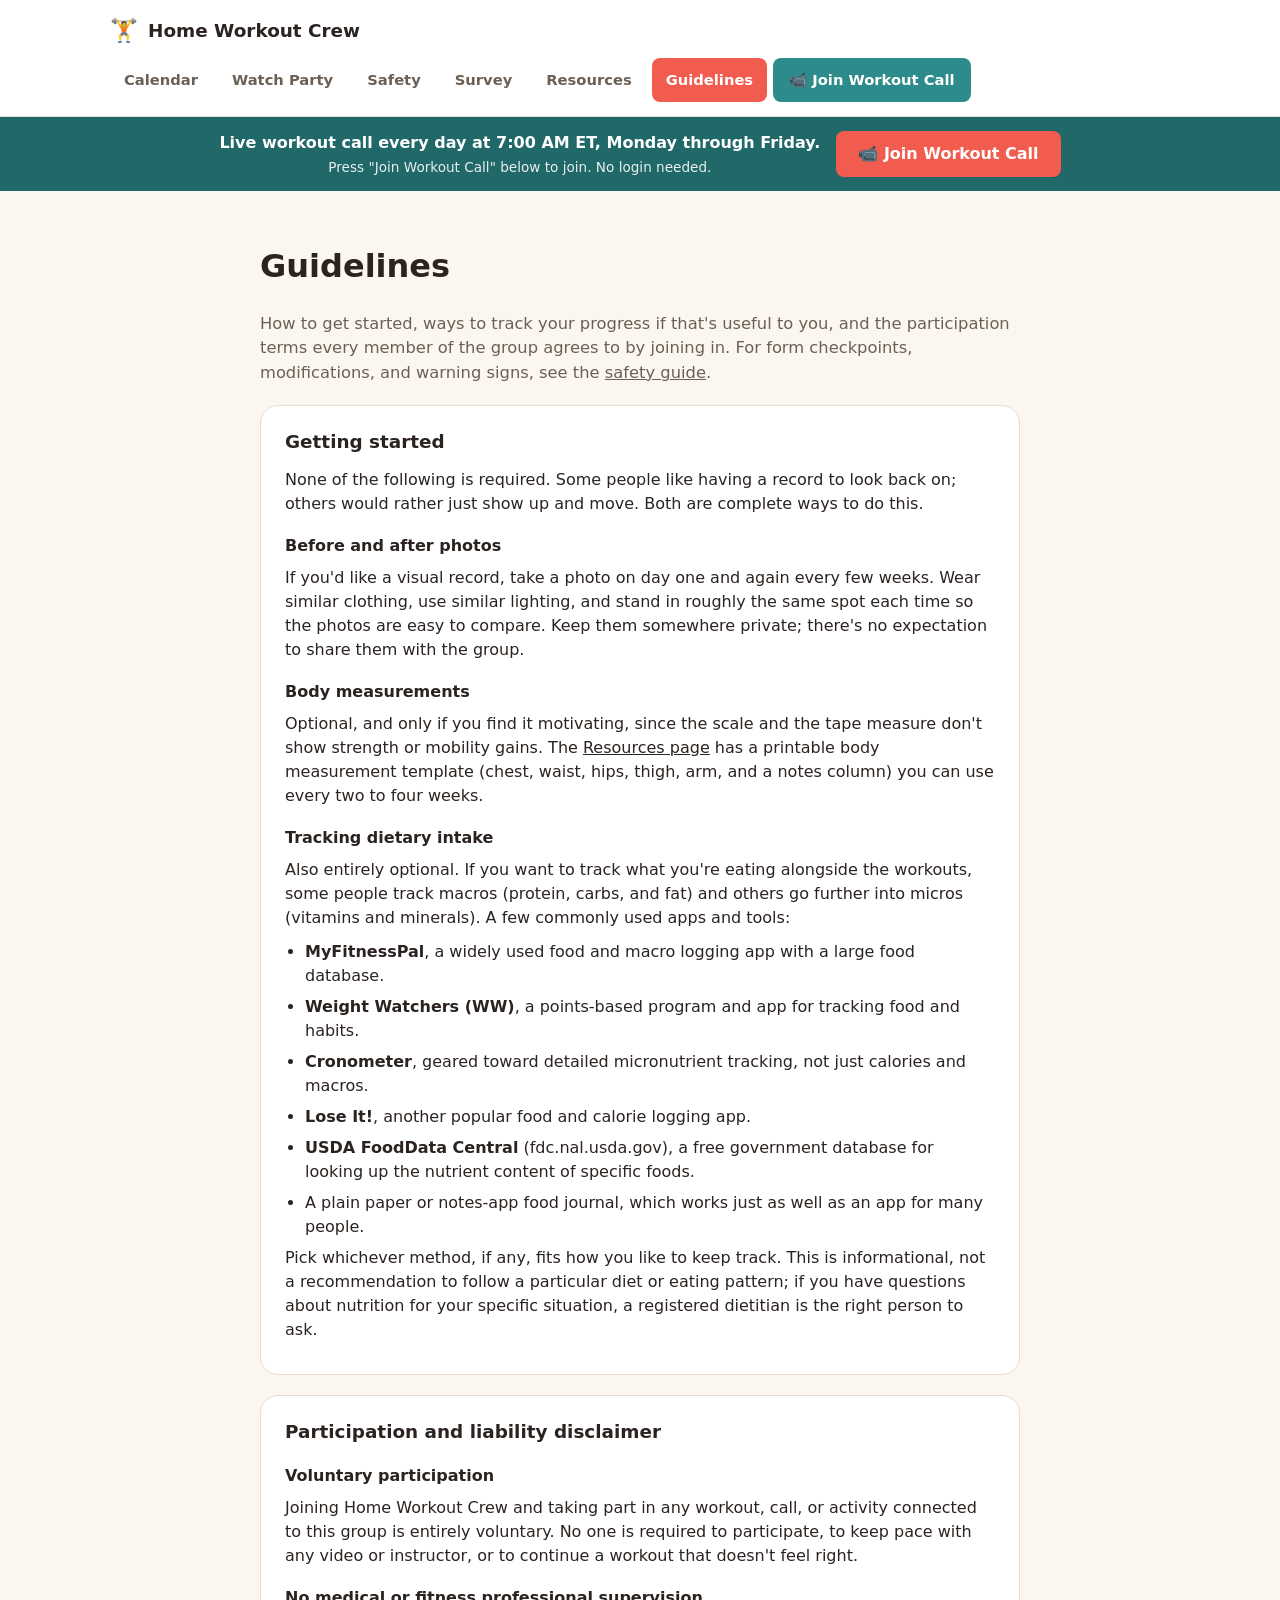
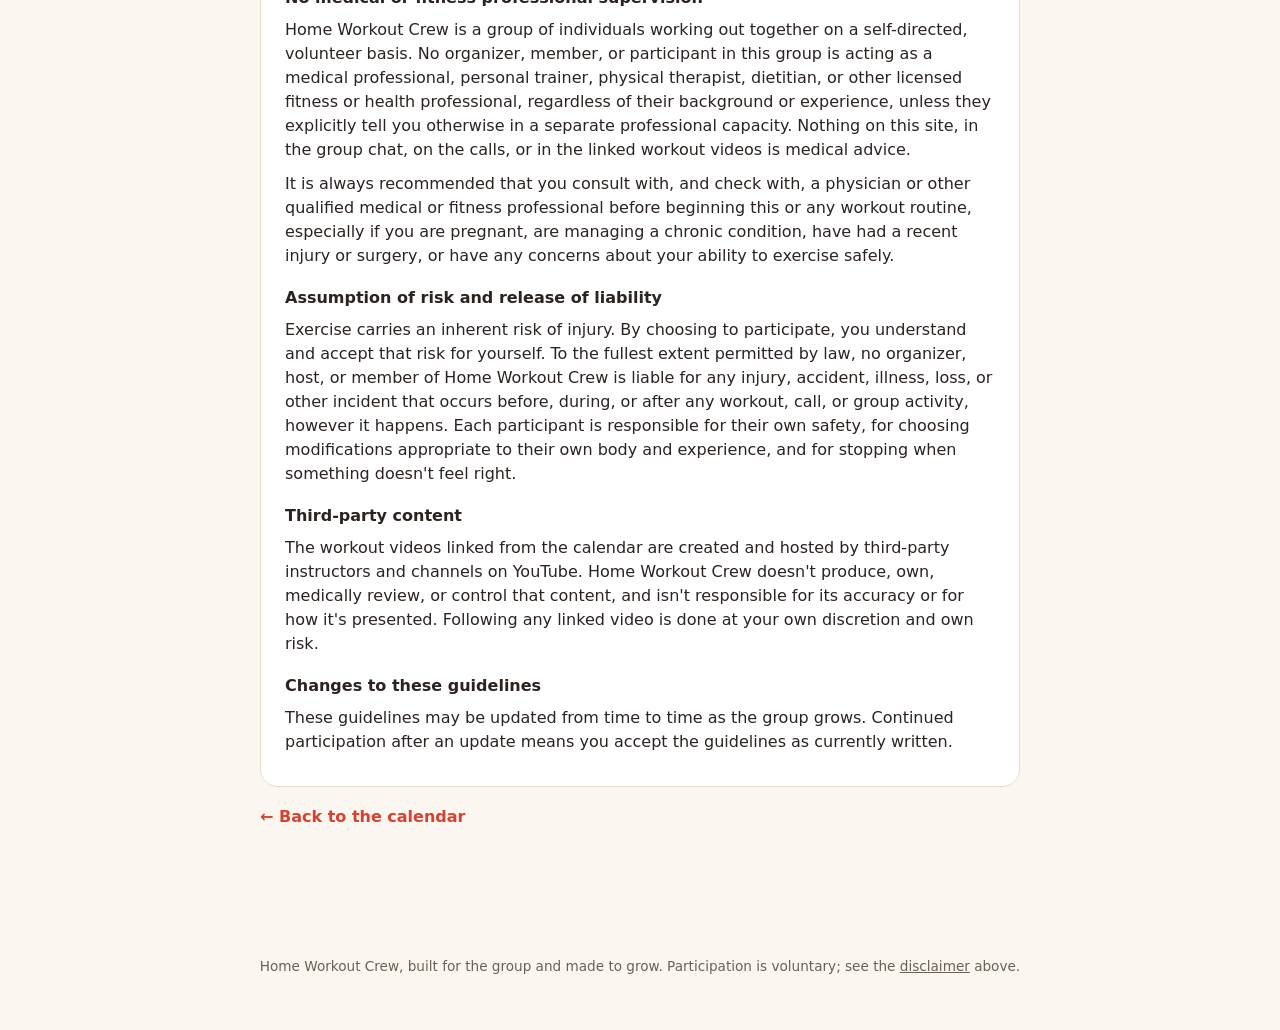
==== pages/guidelines.html @ 87f6c334 "Add files via upload" ====
<!DOCTYPE html>
<html lang="en">
<head>
<meta charset="UTF-8" />
<meta name="viewport" content="width=device-width, initial-scale=1.0" />
<title>Guidelines | Home Workout Crew</title>
<meta name="description" content="Getting started with before and after photos, body measurements, and dietary tracking, plus the group's participation and liability disclaimer." />
<link rel="icon" href="data:image/svg+xml,<svg xmlns=%22http://www.w3.org/2000/svg%22 viewBox=%220 0 100 100%22><text y=%22.9em%22 font-size=%2290%22>🏋️</text></svg>" />
<link rel="stylesheet" href="../css/style.css" />
</head>
<body>

<a class="skip-link" href="#main-content">Skip to main content</a>

<header class="site-header">
  <div class="header-inner">
    <a class="brand" href="../index.html">
      <span class="brand-emoji" aria-hidden="true">🏋️</span>
      <span class="brand-name">Home Workout Crew</span>
    </a>
    <nav class="main-nav">
      <a href="../index.html" class="nav-link">Calendar</a>
      <a href="watch-party.html" class="nav-link">Watch Party</a>
      <a href="safety.html" class="nav-link">Safety</a>
      <a href="survey.html" class="nav-link">Survey</a>
      <a href="resources.html" class="nav-link">Resources</a>
      <a href="guidelines.html" class="nav-link is-active">Guidelines</a>
      <a href="https://meet.google.com/uov-ratx-ayu" class="join-call-btn" target="_blank" rel="noopener">📹 Join Workout Call</a>
    </nav>
  </div>
</header>

<div class="call-banner">
  <div class="call-banner-inner">
    <span class="call-banner-text">
      Live workout call every day at 7:00 AM ET, Monday through Friday.
      <span class="call-banner-sub">Press "Join Workout Call" below to join. No login needed.</span>
    </span>
    <a href="https://meet.google.com/uov-ratx-ayu" class="join-call-btn" target="_blank" rel="noopener">📹 Join Workout Call</a>
  </div>
</div>

<main id="main-content">
  <div class="content-page">
    <h1>Guidelines</h1>
    <p class="page-intro">
      How to get started, ways to track your progress if that's useful to
      you, and the participation terms every member of the group agrees to
      by joining in. For form checkpoints, modifications, and warning signs,
      see the <a href="safety.html">safety guide</a>.
    </p>

    <section class="content-card">
      <h2>Getting started</h2>
      <p>
        None of the following is required. Some people like having a
        record to look back on; others would rather just show up and move.
        Both are complete ways to do this.
      </p>

      <h3>Before and after photos</h3>
      <p>
        If you'd like a visual record, take a photo on day one and again
        every few weeks. Wear similar clothing, use similar lighting, and
        stand in roughly the same spot each time so the photos are easy to
        compare. Keep them somewhere private; there's no expectation to
        share them with the group.
      </p>

      <h3>Body measurements</h3>
      <p>
        Optional, and only if you find it motivating, since the scale and
        the tape measure don't show strength or mobility gains. The
        <a href="resources.html">Resources page</a> has a printable body
        measurement template (chest, waist, hips, thigh, arm, and a notes
        column) you can use every two to four weeks.
      </p>

      <h3>Tracking dietary intake</h3>
      <p>
        Also entirely optional. If you want to track what you're eating
        alongside the workouts, some people track macros (protein, carbs,
        and fat) and others go further into micros (vitamins and minerals).
        A few commonly used apps and tools:
      </p>
      <ul>
        <li><strong>MyFitnessPal</strong>, a widely used food and macro logging app with a large food database.</li>
        <li><strong>Weight Watchers (WW)</strong>, a points-based program and app for tracking food and habits.</li>
        <li><strong>Cronometer</strong>, geared toward detailed micronutrient tracking, not just calories and macros.</li>
        <li><strong>Lose It!</strong>, another popular food and calorie logging app.</li>
        <li><strong>USDA FoodData Central</strong> (fdc.nal.usda.gov), a free government database for looking up the nutrient content of specific foods.</li>
        <li>A plain paper or notes-app food journal, which works just as well as an app for many people.</li>
      </ul>
      <p>
        Pick whichever method, if any, fits how you like to keep track.
        This is informational, not a recommendation to follow a particular
        diet or eating pattern; if you have questions about nutrition for
        your specific situation, a registered dietitian is the right person
        to ask.
      </p>
    </section>

    <section class="content-card" id="disclaimer">
      <h2>Participation and liability disclaimer</h2>

      <h3>Voluntary participation</h3>
      <p>
        Joining Home Workout Crew and taking part in any workout, call, or
        activity connected to this group is entirely voluntary. No one is
        required to participate, to keep pace with any video or instructor,
        or to continue a workout that doesn't feel right.
      </p>

      <h3>No medical or fitness professional supervision</h3>
      <p>
        Home Workout Crew is a group of individuals working out together on
        a self-directed, volunteer basis. No organizer, member, or
        participant in this group is acting as a medical professional,
        personal trainer, physical therapist, dietitian, or other licensed
        fitness or health professional, regardless of their background or
        experience, unless they explicitly tell you otherwise in a separate
        professional capacity. Nothing on this site, in the group chat, on
        the calls, or in the linked workout videos is medical advice.
      </p>
      <p>
        It is always recommended that you consult with, and check with, a
        physician or other qualified medical or fitness professional before
        beginning this or any workout routine, especially if you are
        pregnant, are managing a chronic condition, have had a recent
        injury or surgery, or have any concerns about your ability to
        exercise safely.
      </p>

      <h3>Assumption of risk and release of liability</h3>
      <p>
        Exercise carries an inherent risk of injury. By choosing to
        participate, you understand and accept that risk for yourself. To
        the fullest extent permitted by law, no organizer, host, or member
        of Home Workout Crew is liable for any injury, accident, illness,
        loss, or other incident that occurs before, during, or after any
        workout, call, or group activity, however it happens. Each
        participant is responsible for their own safety, for choosing
        modifications appropriate to their own body and experience, and for
        stopping when something doesn't feel right.
      </p>

      <h3>Third-party content</h3>
      <p>
        The workout videos linked from the calendar are created and hosted
        by third-party instructors and channels on YouTube. Home Workout
        Crew doesn't produce, own, medically review, or control that
        content, and isn't responsible for its accuracy or for how it's
        presented. Following any linked video is done at your own
        discretion and own risk.
      </p>

      <h3>Changes to these guidelines</h3>
      <p>
        These guidelines may be updated from time to time as the group
        grows. Continued participation after an update means you accept
        the guidelines as currently written.
      </p>
    </section>

    <a class="back-link" href="../index.html">&larr; Back to the calendar</a>
  </div>
</main>

<footer class="site-footer">
  <p>Home Workout Crew, built for the group and made to grow. Participation is voluntary; see the <a href="guidelines.html#disclaimer">disclaimer</a> above.</p>
</footer>

</body>
</html>
---- css/style.css ----
/* ============================================================
   Home Workout Crew: base styles
   Warm, friendly palette. Extend by adding new CSS custom
   properties / component blocks rather than editing values
   in place, so future pages can reuse them.
   ============================================================ */

:root {
  --bg: #fbf6ef;
  --surface: #ffffff;
  --surface-muted: #f3ece1;
  --text: #2b2320;
  --text-muted: #6b6055;
  --border: #e7dccb;

  --coral: #f25c4e;
  --coral-dark: #d8402f;
  --teal: #2e8b8b;
  --teal-dark: #216868;
  --amber: #e8a33d;
  --purple: #8f6fd1;
  --green: #5fa777;
  --pink: #e07bab;
  --grey: #9a9187;

  --radius-lg: 18px;
  --radius-md: 12px;
  --radius-sm: 8px;
  --shadow: 0 2px 10px rgba(43, 35, 32, 0.08);
  --shadow-hover: 0 6px 20px rgba(43, 35, 32, 0.14);
}

@media (prefers-color-scheme: dark) {
  :root {
    --bg: #201a16;
    --surface: #2b241f;
    --surface-muted: #352c25;
    --text: #f3ece1;
    --text-muted: #b8ab9c;
    --border: #443a32;
    --shadow: 0 2px 10px rgba(0, 0, 0, 0.35);
    --shadow-hover: 0 6px 20px rgba(0, 0, 0, 0.5);
  }
}

* { box-sizing: border-box; }

html, body {
  margin: 0;
  padding: 0;
  background: var(--bg);
  color: var(--text);
  font-family: "Segoe UI", system-ui, -apple-system, "Helvetica Neue", Arial, sans-serif;
  line-height: 1.5;
}

a { color: inherit; }

img, svg { max-width: 100%; }

/* ---------- Accessibility helpers ---------- */

.skip-link {
  position: absolute;
  top: -100px;
  left: 10px;
  z-index: 200;
  background: var(--coral);
  color: #fff;
  font-weight: 700;
  padding: 10px 16px;
  border-radius: var(--radius-sm);
  text-decoration: none;
  transition: top 0.15s ease;
}

.skip-link:focus {
  top: 10px;
}

/* Visible keyboard focus ring on every interactive element. Mouse/touch
   clicks don't trigger :focus-visible, so this never shows on a tap. */
a:focus-visible,
button:focus-visible,
.day-card:focus-visible {
  outline: 3px solid var(--coral-dark);
  outline-offset: 2px;
  border-radius: var(--radius-sm);
}

/* ---------- Header / nav ---------- */

.site-header {
  background: var(--surface);
  border-bottom: 1px solid var(--border);
  position: sticky;
  top: 0;
  z-index: 10;
}

.header-inner {
  max-width: 1100px;
  margin: 0 auto;
  padding: 14px 20px;
  display: flex;
  align-items: center;
  justify-content: space-between;
  flex-wrap: wrap;
  gap: 10px;
}

.brand {
  display: flex;
  align-items: center;
  gap: 10px;
  text-decoration: none;
  font-weight: 700;
  font-size: 1.15rem;
  color: var(--text);
}

.brand-emoji { font-size: 1.4rem; }

.main-nav {
  display: flex;
  flex-wrap: wrap;
  align-items: center;
  gap: 6px;
  justify-content: center;
}

.nav-link {
  text-decoration: none;
  color: var(--text-muted);
  padding: 8px 14px;
  border-radius: var(--radius-sm);
  font-weight: 600;
  font-size: 0.92rem;
  min-height: 44px;
  display: inline-flex;
  align-items: center;
  transition: background 0.15s ease, color 0.15s ease;
}

.nav-link:hover { background: var(--surface-muted); color: var(--text); }
.nav-link.is-active { background: var(--coral); color: #fff; }

.join-call-btn {
  display: inline-flex;
  align-items: center;
  justify-content: center;
  gap: 7px;
  text-decoration: none;
  background: var(--teal);
  color: #fff;
  padding: 9px 16px;
  min-height: 44px;
  border-radius: var(--radius-sm);
  font-weight: 700;
  font-size: 0.92rem;
  white-space: nowrap;
  transition: background 0.15s ease, transform 0.15s ease;
}

.join-call-btn:hover { background: var(--teal-dark); transform: translateY(-1px); }

/* ---------- Call banner (prominent, every page) ---------- */

.call-banner {
  background: var(--teal-dark);
  color: #fff;
}

.call-banner-inner {
  max-width: 1100px;
  margin: 0 auto;
  padding: 14px 20px;
  display: flex;
  align-items: center;
  justify-content: center;
  gap: 16px;
  flex-wrap: wrap;
  text-align: center;
}

.call-banner-text {
  font-weight: 700;
  font-size: 1rem;
}

.call-banner-text .call-banner-sub {
  display: block;
  font-weight: 500;
  font-size: 0.85rem;
  opacity: 0.9;
  margin-top: 2px;
}

.call-banner .join-call-btn {
  background: var(--coral);
  font-size: 1rem;
  padding: 11px 22px;
}

.call-banner .join-call-btn:hover { background: var(--coral-dark); }

@media (prefers-reduced-motion: no-preference) {
  .call-banner .join-call-btn {
    animation: call-pulse 2.4s ease-in-out infinite;
  }
}

@keyframes call-pulse {
  0%, 100% { box-shadow: 0 0 0 0 rgba(242, 92, 78, 0.55); }
  50% { box-shadow: 0 0 0 8px rgba(242, 92, 78, 0); }
}

/* ---------- Hero ---------- */

.hero {
  max-width: 1100px;
  margin: 0 auto;
  padding: 36px 20px 10px;
}

.hero h1 {
  margin: 0 0 8px;
  font-size: clamp(1.6rem, 3vw, 2.2rem);
}

.hero-sub {
  color: var(--text-muted);
  margin: 0;
  font-size: 1rem;
}

/* ---------- Calendar ---------- */

.calendar-section {
  max-width: 1100px;
  margin: 0 auto;
  padding: 20px 20px 10px;
}

.week-block {
  background: var(--surface);
  border: 1px solid var(--border);
  border-radius: var(--radius-lg);
  padding: 18px 18px 20px;
  margin-bottom: 22px;
  box-shadow: var(--shadow);
}

.week-block-header {
  display: flex;
  align-items: baseline;
  gap: 10px;
  flex-wrap: wrap;
  margin-bottom: 14px;
}

.week-number {
  background: var(--coral);
  color: #fff;
  font-weight: 700;
  font-size: 0.82rem;
  padding: 3px 10px;
  border-radius: 999px;
  white-space: nowrap;
}

.week-title {
  font-weight: 700;
  font-size: 1.05rem;
}

.week-range {
  color: var(--text-muted);
  font-size: 0.88rem;
  margin-left: auto;
}

.day-grid {
  display: grid;
  grid-template-columns: repeat(7, 1fr);
  gap: 10px;
}

@media (max-width: 900px) {
  .day-grid { grid-template-columns: repeat(4, 1fr); }
}
@media (max-width: 560px) {
  .day-grid { grid-template-columns: repeat(2, 1fr); }
}

.day-card {
  background: var(--surface-muted);
  border: 1px solid var(--border);
  border-radius: var(--radius-md);
  padding: 10px;
  min-height: 130px;
  display: flex;
  flex-direction: column;
  gap: 6px;
  cursor: pointer;
  text-align: left;
  font: inherit;
  color: inherit;
  transition: transform 0.12s ease, box-shadow 0.12s ease;
}

.day-card:hover, .day-card:focus-visible {
  transform: translateY(-2px);
  box-shadow: var(--shadow-hover);
}

.day-card.is-rest {
  cursor: default;
  opacity: 0.75;
  align-items: center;
  justify-content: center;
  text-align: center;
}

.day-card.is-rest:hover { transform: none; box-shadow: none; }

.day-card.is-today {
  border: 2px solid var(--coral);
}

.day-name {
  font-weight: 700;
  font-size: 0.8rem;
  text-transform: uppercase;
  letter-spacing: 0.03em;
  color: var(--text-muted);
}

.day-date {
  font-size: 0.75rem;
  color: var(--text-muted);
}

.category-pill {
  display: inline-block;
  align-self: flex-start;
  font-size: 0.7rem;
  font-weight: 700;
  padding: 2px 8px;
  border-radius: 999px;
  color: #fff;
}

.workout-title {
  font-size: 0.82rem;
  font-weight: 600;
  line-height: 1.3;
}

.play-hint {
  margin-top: auto;
  font-size: 0.72rem;
  color: var(--text-muted);
}

.rest-label {
  font-weight: 700;
  font-size: 0.85rem;
  color: var(--text-muted);
}

.day-card.is-unscheduled {
  cursor: default;
  background: transparent;
  border-style: dotted;
  opacity: 0.6;
}

.unscheduled-label {
  margin-top: auto;
  font-size: 0.78rem;
  font-style: italic;
  color: var(--text-muted);
}

/* category colors, keyed by activity type */
.cat-dance { background: var(--pink); }
.cat-cardio { background: var(--teal); }
.cat-strength { background: var(--coral-dark); }
.cat-pilates { background: var(--purple); }
.cat-yoga { background: var(--green); }
.cat-mobility { background: var(--amber); }

/* ---------- Guidelines ---------- */

.guidelines-section {
  max-width: 1100px;
  margin: 20px auto 60px;
  padding: 20px;
  background: var(--surface);
  border: 1px solid var(--border);
  border-radius: var(--radius-lg);
}

.guidelines-section h2 {
  margin-top: 0;
}

.guidelines-list {
  margin: 0;
  padding-left: 20px;
}

.guidelines-list li {
  margin-bottom: 8px;
  color: var(--text);
}

/* ---------- Footer ---------- */

.site-footer {
  text-align: center;
  padding: 24px 20px 40px;
  color: var(--text-muted);
  font-size: 0.85rem;
}

/* ---------- Modal ---------- */

.modal-overlay {
  position: fixed;
  inset: 0;
  background: rgba(20, 15, 12, 0.6);
  display: flex;
  align-items: center;
  justify-content: center;
  padding: 20px;
  z-index: 100;
}

.modal-overlay[hidden] { display: none; }

.modal-box {
  background: var(--surface);
  border-radius: var(--radius-lg);
  max-width: 720px;
  width: 100%;
  max-height: 90vh;
  overflow-y: auto;
  padding: 22px;
  position: relative;
  box-shadow: var(--shadow-hover);
}

.modal-close {
  position: absolute;
  top: 14px;
  right: 14px;
  background: var(--surface-muted);
  border: none;
  border-radius: 50%;
  width: 32px;
  height: 32px;
  cursor: pointer;
  font-size: 0.9rem;
  color: var(--text);
}

.modal-meta {
  color: var(--text-muted);
  font-size: 0.85rem;
  margin: 0 40px 4px 0;
}

.modal-title {
  margin: 0 40px 14px 0;
  font-size: 1.15rem;
}

.video-frame {
  position: relative;
  width: 100%;
  padding-top: 56.25%;
  background: #000;
  border-radius: var(--radius-md);
  overflow: hidden;
}

.video-frame iframe {
  position: absolute;
  inset: 0;
  width: 100%;
  height: 100%;
  border: 0;
}

.modal-note {
  margin: 14px 0 6px;
  font-size: 0.9rem;
  color: var(--text-muted);
}

.yt-link {
  display: inline-block;
  margin-top: 4px;
  font-size: 0.85rem;
  font-weight: 600;
  color: var(--coral-dark);
  text-decoration: none;
}

.yt-link:hover { text-decoration: underline; }

/* ---------- Placeholder / coming soon pages ---------- */

.placeholder-section {
  max-width: 700px;
  margin: 60px auto;
  padding: 40px 30px;
  background: var(--surface);
  border: 1px solid var(--border);
  border-radius: var(--radius-lg);
  text-align: center;
}

.placeholder-section .big-emoji {
  font-size: 2.6rem;
  margin-bottom: 10px;
}

.placeholder-section h1 {
  margin: 0 0 10px;
}

.placeholder-section p {
  color: var(--text-muted);
}

.back-link {
  display: inline-block;
  margin-top: 18px;
  font-weight: 600;
  color: var(--coral-dark);
  text-decoration: none;
}

.join-call-btn.is-large {
  font-size: 1.05rem;
  padding: 14px 26px;
  margin-top: 10px;
}

.call-url {
  display: block;
  margin-top: 14px;
  font-size: 0.85rem;
  color: var(--text-muted);
  word-break: break-all;
}

.future-note {
  margin-top: 30px;
  padding-top: 20px;
  border-top: 1px solid var(--border);
  font-size: 0.88rem;
}

/* ---------- Long-form content pages (Safety, Resources) ---------- */

.content-page {
  max-width: 800px;
  margin: 0 auto 60px;
  padding: 30px 20px;
}

.content-page > .page-intro {
  color: var(--text-muted);
  font-size: 1.02rem;
  margin: 0 0 8px;
}

.content-card {
  background: var(--surface);
  border: 1px solid var(--border);
  border-radius: var(--radius-lg);
  padding: 22px 24px;
  margin-top: 20px;
}

.content-card h2 {
  margin: 0 0 12px;
  font-size: 1.15rem;
}

.content-card h3 {
  margin: 18px 0 8px;
  font-size: 1rem;
}

.content-card ul {
  margin: 0;
  padding-left: 20px;
}

.content-card li {
  margin-bottom: 7px;
}

.content-card p {
  margin: 0 0 10px;
  color: var(--text);
}

.content-card .citation {
  font-size: 0.8rem;
  color: var(--text-muted);
  font-style: italic;
}

.table-scroll {
  overflow-x: auto;
  margin-top: 4px;
}

.data-table {
  width: 100%;
  border-collapse: collapse;
  font-size: 0.9rem;
}

.data-table th, .data-table td {
  text-align: left;
  padding: 9px 12px;
  border-bottom: 1px solid var(--border);
  vertical-align: top;
  height: 30px;
}

.data-table th {
  color: var(--text-muted);
  font-size: 0.78rem;
  text-transform: uppercase;
  letter-spacing: 0.03em;
  font-weight: 700;
}

.effort-table td:first-child, .effort-table th:first-child {
  font-weight: 600;
}

/* severity guidance cards, ordered mild to emergency */
.severity-list {
  display: flex;
  flex-direction: column;
  gap: 10px;
  margin-top: 4px;
}

.severity-item {
  border-radius: var(--radius-md);
  padding: 12px 14px;
  border-left: 5px solid var(--grey);
  background: var(--surface-muted);
}

.severity-item .severity-label {
  font-weight: 700;
  font-size: 0.85rem;
  display: block;
  margin-bottom: 3px;
}

.severity-item.is-ok { border-left-color: var(--green); }
.severity-item.is-ok .severity-label { color: var(--green); }

.severity-item.is-modify { border-left-color: var(--amber); }
.severity-item.is-modify .severity-label { color: var(--amber); }

.severity-item.is-stop { border-left-color: var(--coral-dark); }
.severity-item.is-stop .severity-label { color: var(--coral-dark); }

.severity-item.is-emergency {
  border-left-color: #b0242f;
  background: rgba(176, 36, 47, 0.08);
}
.severity-item.is-emergency .severity-label { color: #b0242f; }

/* ---------- Survey / resources cards ---------- */

.resource-links {
  display: grid;
  grid-template-columns: repeat(auto-fill, minmax(180px, 1fr));
  gap: 10px;
  margin-top: 4px;
}

.resource-link {
  display: block;
  text-decoration: none;
  background: var(--surface-muted);
  border: 1px solid var(--border);
  border-radius: var(--radius-md);
  padding: 12px 14px;
  color: var(--text);
  font-weight: 600;
  font-size: 0.9rem;
  transition: transform 0.12s ease, box-shadow 0.12s ease;
}

.resource-link:hover { transform: translateY(-2px); box-shadow: var(--shadow-hover); }

.resource-link .resource-sub {
  display: block;
  font-weight: 400;
  font-size: 0.78rem;
  color: var(--text-muted);
  margin-top: 2px;
}

/* ---------- Responsive: tablet ---------- */

@media (max-width: 768px) {
  .header-inner { padding: 12px 16px; }
  .main-nav { width: 100%; justify-content: center; }
  .hero { padding: 28px 16px 8px; }
  .calendar-section { padding: 16px 16px 6px; }
  .content-page { padding: 24px 16px; }
  .guidelines-section { margin: 16px auto 44px; padding: 16px; }
  .resource-links { grid-template-columns: repeat(auto-fill, minmax(150px, 1fr)); }
  .modal-box { padding: 18px; }
}

/* ---------- Responsive: mobile ---------- */

@media (max-width: 480px) {
  .brand-name { font-size: 1rem; }
  .nav-link { padding: 8px 10px; font-size: 0.86rem; }
  .join-call-btn { padding: 9px 14px; font-size: 0.86rem; width: 100%; }
  .header-inner .join-call-btn { width: auto; }
  .call-banner-inner { padding: 12px 16px; }
  .call-banner-inner .join-call-btn { width: 100%; }
  .call-banner-text { font-size: 0.92rem; }
  .hero h1 { font-size: 1.5rem; }
  .week-block { padding: 14px 12px 16px; }
  .week-range { margin-left: 0; width: 100%; }
  .day-card { min-height: 110px; padding: 8px; }
  .content-card { padding: 16px 16px; }
  .data-table { font-size: 0.82rem; }
  .data-table th, .data-table td { padding: 7px 8px; }
  .resource-links { grid-template-columns: 1fr 1fr; }
  .placeholder-section { padding: 30px 18px; margin: 30px auto; }
  .join-call-btn.is-large { width: 100%; justify-content: center; }
}

@media (max-width: 340px) {
  .resource-links { grid-template-columns: 1fr; }
}
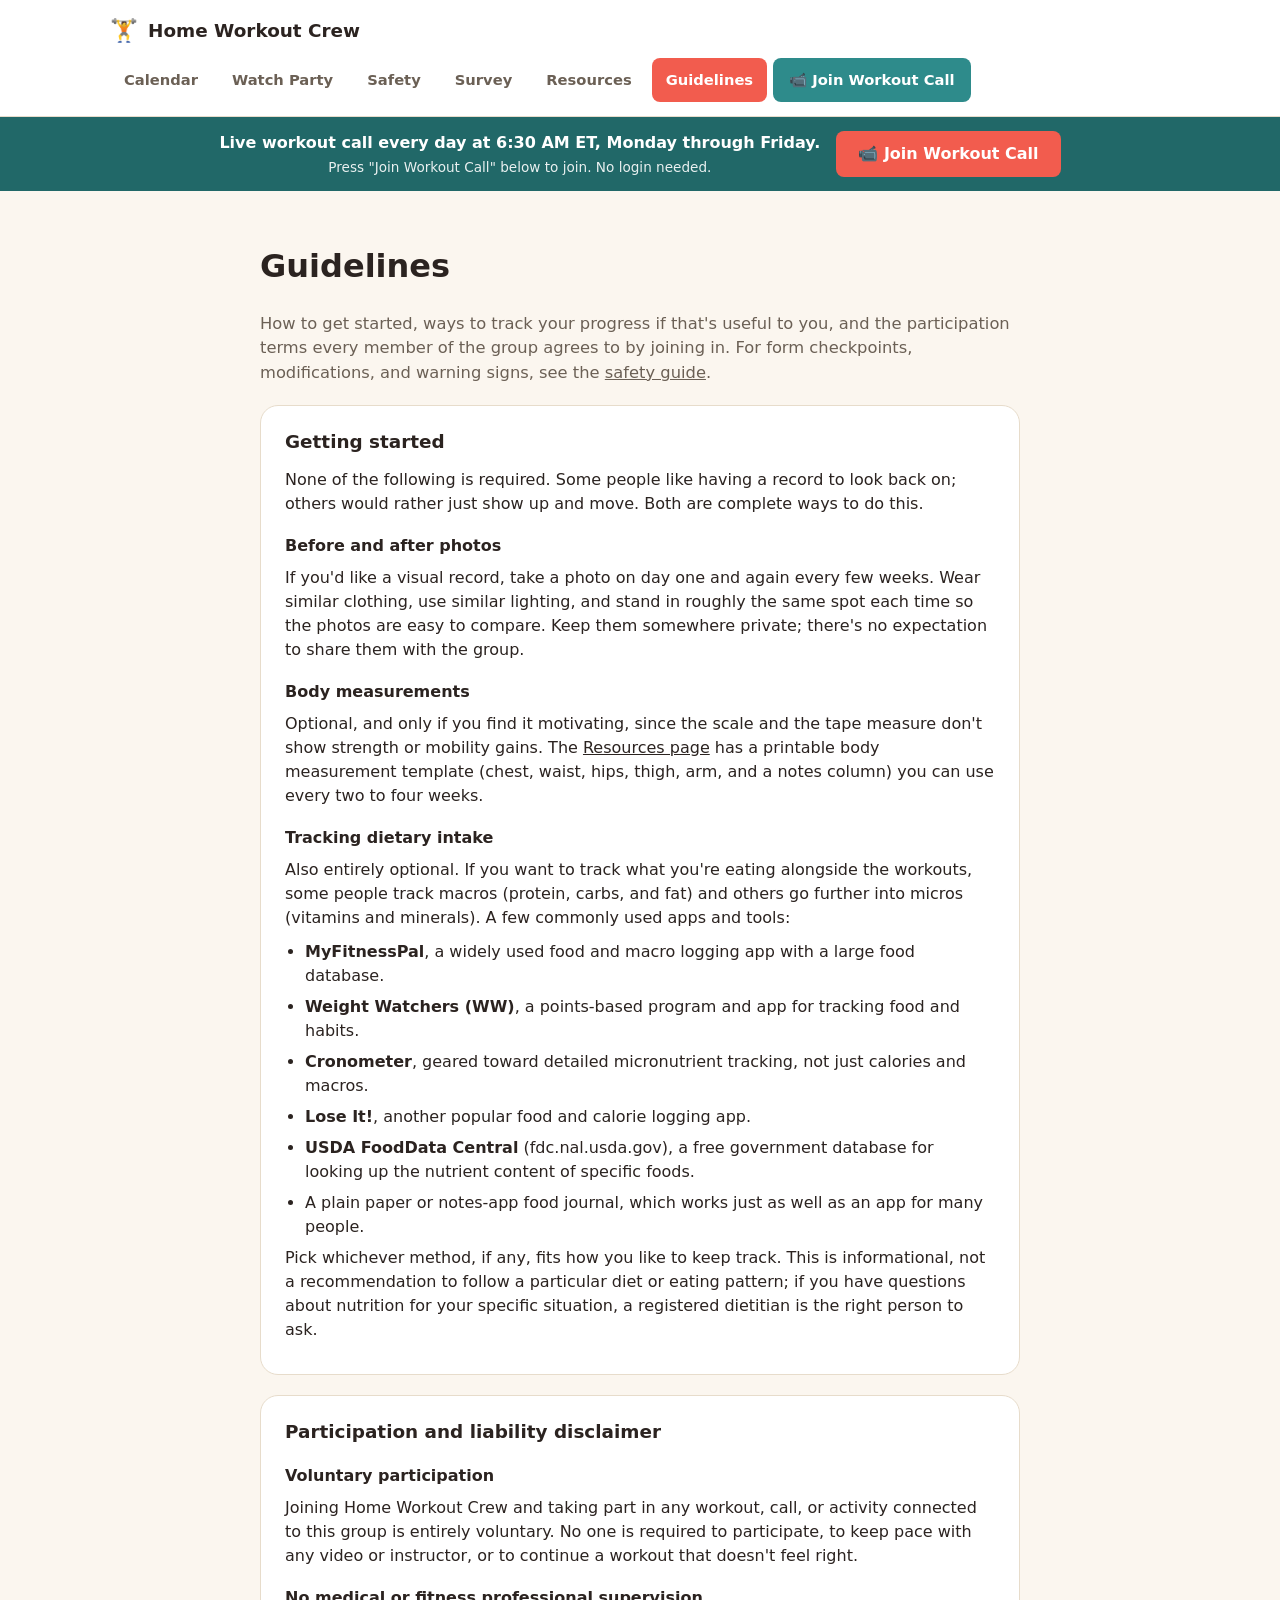
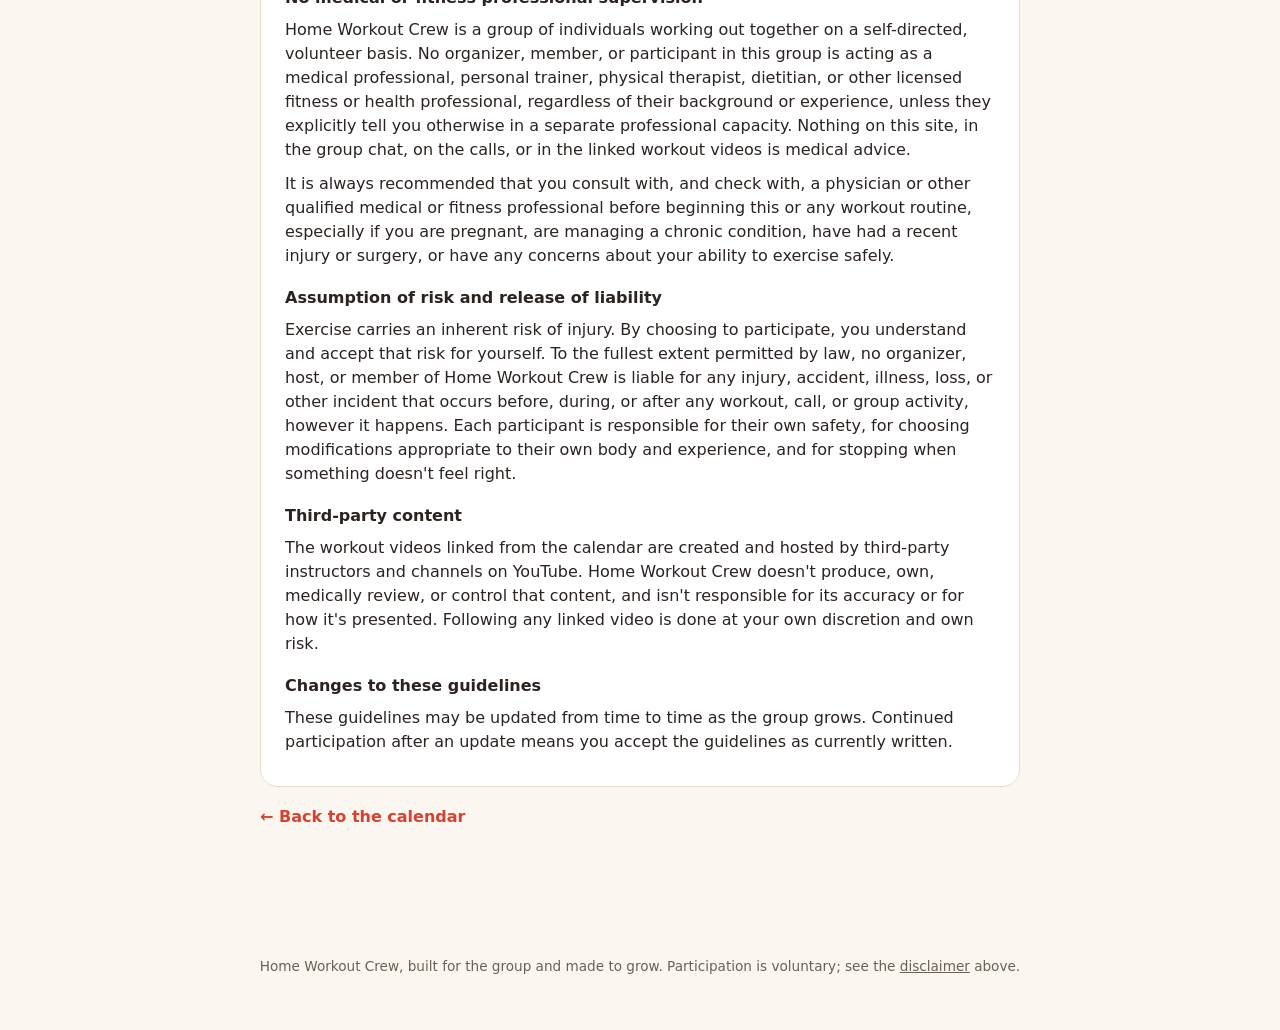
==== commit ab4132d6: "Add files via upload" ====
--- a/pages/guidelines.html
+++ b/pages/guidelines.html
@@ -33,7 +33,7 @@
 <div class="call-banner">
   <div class="call-banner-inner">
     <span class="call-banner-text">
-      Live workout call every day at 7:00 AM ET, Monday through Friday.
+      Live workout call every day at 6:30 AM ET, Monday through Friday.
       <span class="call-banner-sub">Press "Join Workout Call" below to join. No login needed.</span>
     </span>
     <a href="https://meet.google.com/uov-ratx-ayu" class="join-call-btn" target="_blank" rel="noopener">📹 Join Workout Call</a>
--- a/css/style.css
+++ b/css/style.css
@@ -234,6 +234,62 @@
   font-size: 1rem;
 }
 
+/* ---------- Daily theme legend ---------- */
+
+.theme-legend {
+  max-width: 1100px;
+  margin: 0 auto;
+  padding: 10px 20px 0;
+}
+
+.legend-heading {
+  margin: 0 0 10px;
+  font-size: 0.95rem;
+  font-weight: 700;
+  color: var(--text-muted);
+  text-transform: uppercase;
+  letter-spacing: 0.03em;
+}
+
+.legend-grid {
+  display: flex;
+  flex-wrap: wrap;
+  gap: 10px 20px;
+  background: var(--surface);
+  border: 1px solid var(--border);
+  border-radius: var(--radius-md);
+  padding: 14px 18px;
+}
+
+.legend-item {
+  display: flex;
+  align-items: center;
+  gap: 8px;
+  font-size: 0.88rem;
+}
+
+.legend-dot {
+  width: 11px;
+  height: 11px;
+  border-radius: 50%;
+  flex-shrink: 0;
+  display: inline-block;
+}
+
+.legend-dot.is-rest-dot {
+  background: var(--border);
+  border: 1px solid var(--text-muted);
+}
+
+.legend-day {
+  font-weight: 700;
+  color: var(--text);
+}
+
+.legend-desc {
+  color: var(--text-muted);
+}
+
 /* ---------- Calendar ---------- */
 
 .calendar-section {
@@ -367,6 +423,30 @@
   font-weight: 700;
   font-size: 0.85rem;
   color: var(--text-muted);
+}
+
+.day-card.is-off {
+  cursor: default;
+  background: var(--surface-muted);
+  border: 1px dashed var(--amber);
+  align-items: center;
+  justify-content: center;
+  text-align: center;
+  gap: 4px;
+}
+
+.day-card.is-off:hover { transform: none; box-shadow: none; }
+
+.off-label {
+  font-weight: 700;
+  font-size: 0.82rem;
+  color: var(--text);
+}
+
+.off-note {
+  font-size: 0.7rem;
+  color: var(--text-muted);
+  line-height: 1.3;
 }
 
 .day-card.is-unscheduled {
@@ -494,6 +574,20 @@
   border: 0;
 }
 
+.embed-fallback {
+  padding: 28px 20px;
+  background: var(--surface-muted);
+  border: 1px dashed var(--amber);
+  border-radius: var(--radius-md);
+  text-align: center;
+}
+
+.embed-fallback p {
+  margin: 0;
+  font-size: 0.92rem;
+  color: var(--text);
+}
+
 .modal-note {
   margin: 14px 0 6px;
   font-size: 0.9rem;
@@ -510,6 +604,19 @@
 }
 
 .yt-link:hover { text-decoration: underline; }
+
+.yt-link-prominent {
+  display: inline-block;
+  margin-top: 12px;
+  padding: 10px 20px;
+  background: var(--coral);
+  color: #fff;
+  border-radius: var(--radius-sm, 8px);
+  font-weight: 700;
+  text-decoration: none;
+}
+
+.yt-link-prominent:hover { text-decoration: none; filter: brightness(1.05); }
 
 /* ---------- Placeholder / coming soon pages ---------- */
 
@@ -723,6 +830,7 @@
   .header-inner { padding: 12px 16px; }
   .main-nav { width: 100%; justify-content: center; }
   .hero { padding: 28px 16px 8px; }
+  .theme-legend { padding: 8px 16px 0; }
   .calendar-section { padding: 16px 16px 6px; }
   .content-page { padding: 24px 16px; }
   .guidelines-section { margin: 16px auto 44px; padding: 16px; }
@@ -741,6 +849,8 @@
   .call-banner-inner .join-call-btn { width: 100%; }
   .call-banner-text { font-size: 0.92rem; }
   .hero h1 { font-size: 1.5rem; }
+  .legend-grid { padding: 12px 14px; gap: 8px 16px; }
+  .legend-item { font-size: 0.84rem; }
   .week-block { padding: 14px 12px 16px; }
   .week-range { margin-left: 0; width: 100%; }
   .day-card { min-height: 110px; padding: 8px; }
